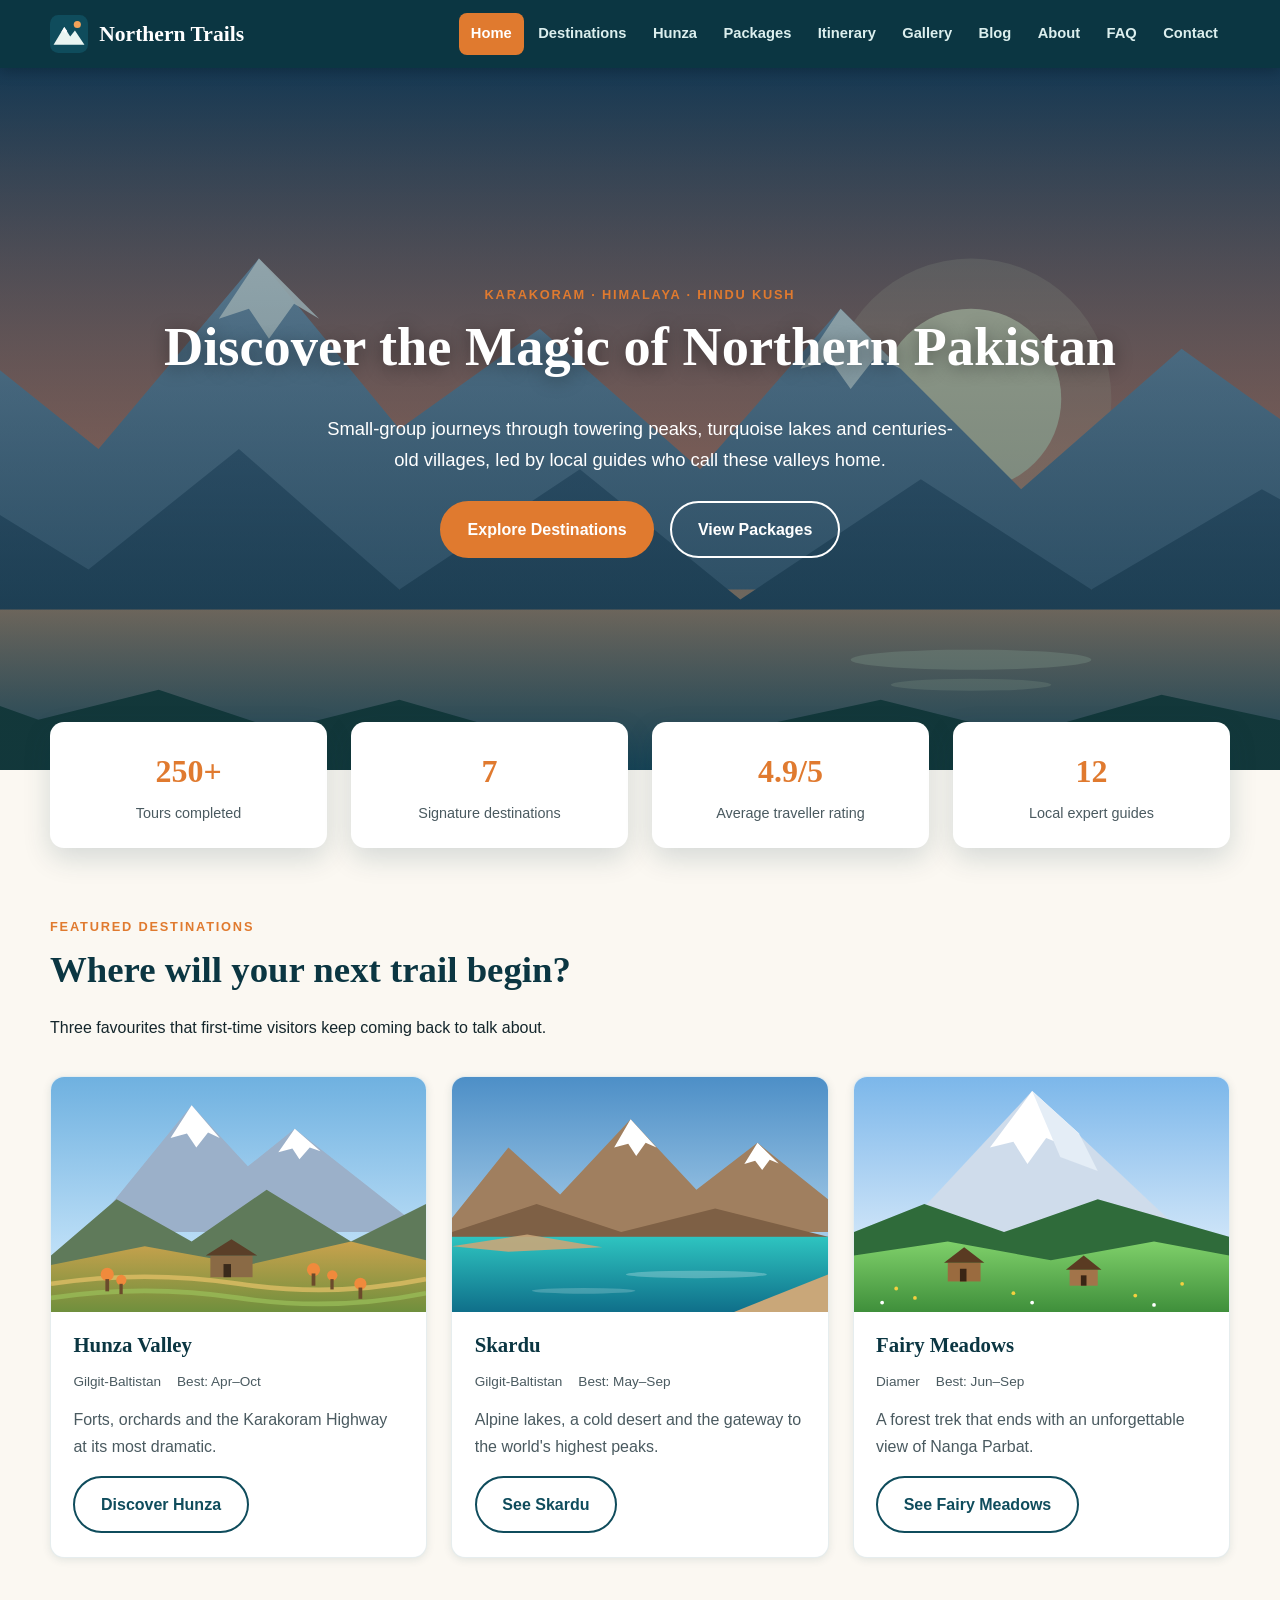
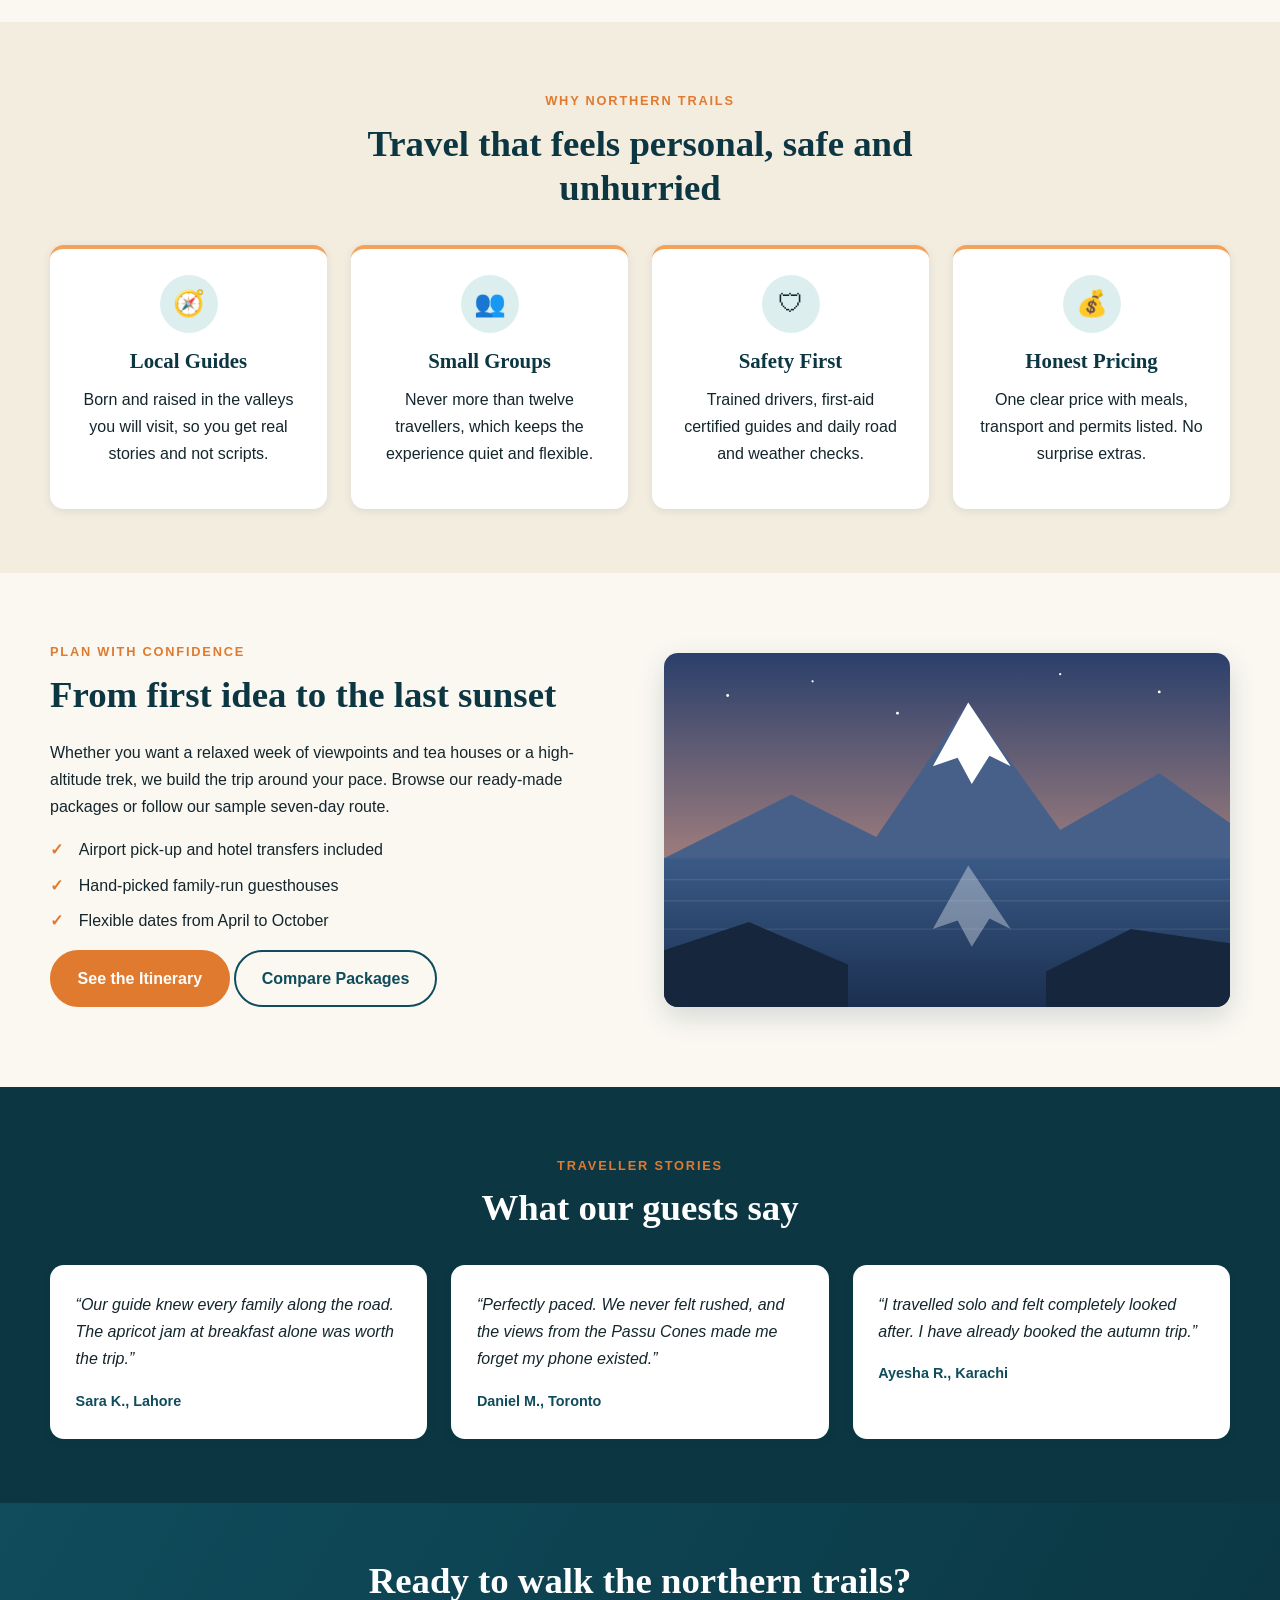
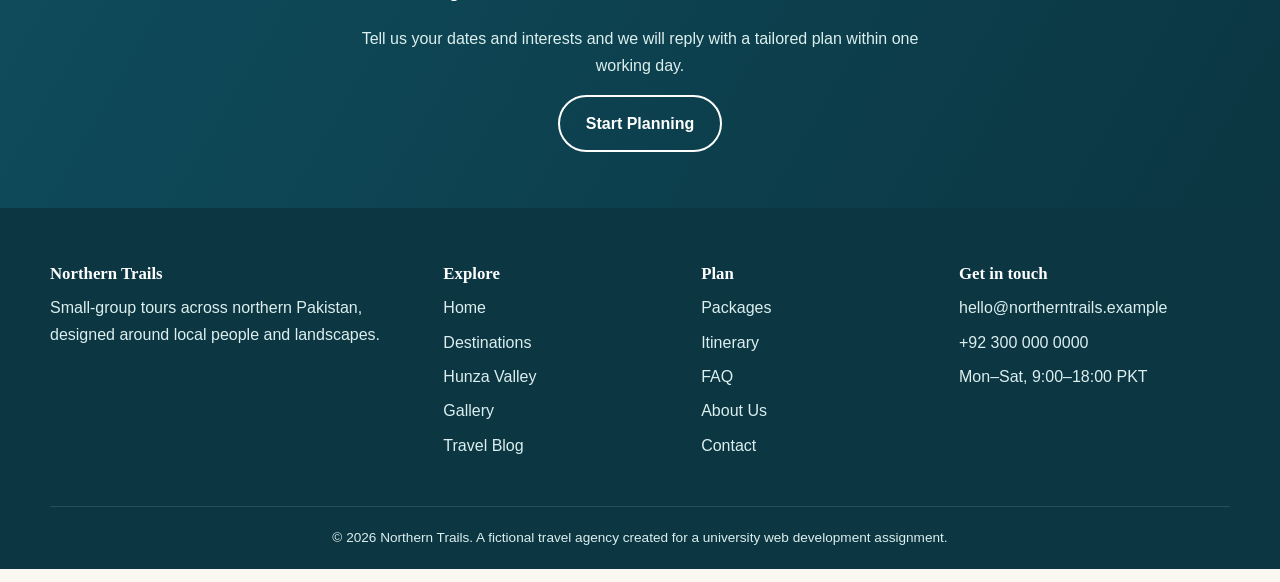
==== index.html @ b8d20b89 "all pages working completed" ====
<!DOCTYPE html>
<html lang="en">
<head>
  <meta charset="UTF-8">
  <meta name="viewport" content="width=device-width, initial-scale=1.0">
  <meta name="description" content="Northern Trails - guided small-group tours to Hunza, Skardu, Swat, Naran and more in northern Pakistan.">
  <title>Northern Trails | Guided Tours of Northern Pakistan</title>
  <link rel="icon" type="image/svg+xml" href="images/logo.svg">
  <link rel="stylesheet" href="css/style.css">
</head>
<body>

  <header class="site-header">
    <div class="nav-bar">
      <a class="brand" href="index.html">
        <img src="images/logo.svg" alt="" width="38" height="38">
        Northern Trails
      </a>
      <input type="checkbox" id="nav-toggle" class="nav-toggle" aria-label="Toggle navigation menu">
      <label for="nav-toggle" class="nav-burger" aria-hidden="true">
        <span></span><span></span><span></span>
      </label>
      <nav class="nav-links" aria-label="Main navigation">
        <a href="index.html" class="active" aria-current="page">Home</a>
        <a href="destinations.html">Destinations</a>
        <a href="hunza.html">Hunza</a>
        <a href="packages.html">Packages</a>
        <a href="itinerary.html">Itinerary</a>
        <a href="gallery.html">Gallery</a>
        <a href="blog.html">Blog</a>
        <a href="about.html">About</a>
        <a href="faq.html">FAQ</a>
        <a href="contact.html">Contact</a>
      </nav>
    </div>
  </header>

  <main>

    <section class="hero">
      <div class="container">
        <span class="eyebrow">Karakoram &middot; Himalaya &middot; Hindu Kush</span>
        <h1>Discover the Magic of Northern Pakistan</h1>
        <p>Small-group journeys through towering peaks, turquoise lakes and
           centuries-old villages, led by local guides who call these valleys home.</p>
        <div class="hero-actions">
          <a class="btn" href="destinations.html">Explore Destinations</a>
          <a class="btn btn--ghost" href="packages.html">View Packages</a>
        </div>
      </div>
    </section>

    <section class="container" aria-label="Key figures">
      <div class="stats">
        <div class="stat"><strong>250+</strong><span>Tours completed</span></div>
        <div class="stat"><strong>7</strong><span>Signature destinations</span></div>
        <div class="stat"><strong>4.9/5</strong><span>Average traveller rating</span></div>
        <div class="stat"><strong>12</strong><span>Local expert guides</span></div>
      </div>
    </section>

    <section class="section">
      <div class="container">
        <div class="section-head">
          <span class="eyebrow">Featured destinations</span>
          <h2>Where will your next trail begin?</h2>
          <p>Three favourites that first-time visitors keep coming back to talk about.</p>
        </div>

        <div class="grid grid--3">
          <article class="card">
            <div class="card-media"><img src="images/hunza.svg" alt="Apricot terraces in the Hunza Valley beneath a snowy peak" loading="lazy"></div>
            <div class="card-body">
              <h3>Hunza Valley</h3>
              <ul class="meta"><li>Gilgit-Baltistan</li><li>Best: Apr&ndash;Oct</li></ul>
              <p>Forts, orchards and the Karakoram Highway at its most dramatic.</p>
              <a class="btn btn--outline" href="hunza.html">Discover Hunza</a>
            </div>
          </article>

          <article class="card">
            <div class="card-media"><img src="images/skardu.svg" alt="Turquoise lake below rugged mountains near Skardu" loading="lazy"></div>
            <div class="card-body">
              <h3>Skardu</h3>
              <ul class="meta"><li>Gilgit-Baltistan</li><li>Best: May&ndash;Sep</li></ul>
              <p>Alpine lakes, a cold desert and the gateway to the world's highest peaks.</p>
              <a class="btn btn--outline" href="destinations.html#skardu">See Skardu</a>
            </div>
          </article>

          <article class="card">
            <div class="card-media"><img src="images/fairy-meadows.svg" alt="Wooden huts on a green meadow below Nanga Parbat" loading="lazy"></div>
            <div class="card-body">
              <h3>Fairy Meadows</h3>
              <ul class="meta"><li>Diamer</li><li>Best: Jun&ndash;Sep</li></ul>
              <p>A forest trek that ends with an unforgettable view of Nanga Parbat.</p>
              <a class="btn btn--outline" href="destinations.html#fairy-meadows">See Fairy Meadows</a>
            </div>
          </article>
        </div>
      </div>
    </section>

    <section class="section section--tint">
      <div class="container">
        <div class="section-head section-head--center">
          <span class="eyebrow">Why Northern Trails</span>
          <h2>Travel that feels personal, safe and unhurried</h2>
        </div>

        <div class="grid grid--4">
          <div class="feature">
            <div class="icon" aria-hidden="true">&#129517;</div>
            <h3>Local Guides</h3>
            <p>Born and raised in the valleys you will visit, so you get real stories and not scripts.</p>
          </div>
          <div class="feature">
            <div class="icon" aria-hidden="true">&#128101;</div>
            <h3>Small Groups</h3>
            <p>Never more than twelve travellers, which keeps the experience quiet and flexible.</p>
          </div>
          <div class="feature">
            <div class="icon" aria-hidden="true">&#128737;</div>
            <h3>Safety First</h3>
            <p>Trained drivers, first-aid certified guides and daily road and weather checks.</p>
          </div>
          <div class="feature">
            <div class="icon" aria-hidden="true">&#128176;</div>
            <h3>Honest Pricing</h3>
            <p>One clear price with meals, transport and permits listed. No surprise extras.</p>
          </div>
        </div>
      </div>
    </section>

    <section class="section">
      <div class="container split">
        <div>
          <span class="eyebrow">Plan with confidence</span>
          <h2>From first idea to the last sunset</h2>
          <p>Whether you want a relaxed week of viewpoints and tea houses or a
             high-altitude trek, we build the trip around your pace. Browse our
             ready-made packages or follow our sample seven-day route.</p>
          <ul class="check-list">
            <li>Airport pick-up and hotel transfers included</li>
            <li>Hand-picked family-run guesthouses</li>
            <li>Flexible dates from April to October</li>
          </ul>
          <p>
            <a class="btn" href="itinerary.html">See the Itinerary</a>
            <a class="btn btn--outline" href="packages.html">Compare Packages</a>
          </p>
        </div>
        <img class="rounded-img" src="images/naran.svg" alt="Alpine lake reflecting a snowy peak at dusk" loading="lazy">
      </div>
    </section>

    <section class="section section--dark">
      <div class="container">
        <div class="section-head section-head--center">
          <span class="eyebrow">Traveller stories</span>
          <h2>What our guests say</h2>
        </div>
        <div class="grid grid--3">
          <blockquote class="quote">
            <p>&ldquo;Our guide knew every family along the road. The apricot jam
               at breakfast alone was worth the trip.&rdquo;</p>
            <footer>Sara K., Lahore</footer>
          </blockquote>
          <blockquote class="quote">
            <p>&ldquo;Perfectly paced. We never felt rushed, and the views from
               the Passu Cones made me forget my phone existed.&rdquo;</p>
            <footer>Daniel M., Toronto</footer>
          </blockquote>
          <blockquote class="quote">
            <p>&ldquo;I travelled solo and felt completely looked after. I have
               already booked the autumn trip.&rdquo;</p>
            <footer>Ayesha R., Karachi</footer>
          </blockquote>
        </div>
      </div>
    </section>

    <section class="cta-band">
      <div class="container">
        <h2>Ready to walk the northern trails?</h2>
        <p>Tell us your dates and interests and we will reply with a tailored plan within one working day.</p>
        <a class="btn btn--ghost" href="contact.html">Start Planning</a>
      </div>
    </section>

  </main>

  <footer class="site-footer">
    <div class="container">
      <div class="footer-grid">
        <div>
          <h3>Northern Trails</h3>
          <p>Small-group tours across northern Pakistan, designed around local people and landscapes.</p>
        </div>
        <div>
          <h3>Explore</h3>
          <ul>
            <li><a href="index.html">Home</a></li>
            <li><a href="destinations.html">Destinations</a></li>
            <li><a href="hunza.html">Hunza Valley</a></li>
            <li><a href="gallery.html">Gallery</a></li>
            <li><a href="blog.html">Travel Blog</a></li>
          </ul>
        </div>
        <div>
          <h3>Plan</h3>
          <ul>
            <li><a href="packages.html">Packages</a></li>
            <li><a href="itinerary.html">Itinerary</a></li>
            <li><a href="faq.html">FAQ</a></li>
            <li><a href="about.html">About Us</a></li>
            <li><a href="contact.html">Contact</a></li>
          </ul>
        </div>
        <div>
          <h3>Get in touch</h3>
          <ul>
            <li>hello@northerntrails.example</li>
            <li>+92 300 000 0000</li>
            <li>Mon&ndash;Sat, 9:00&ndash;18:00 PKT</li>
          </ul>
        </div>
      </div>
      <p class="footer-bottom">&copy; 2026 Northern Trails. A fictional travel agency created for a university web development assignment.</p>
    </div>
  </footer>

</body>
</html>
---- css/style.css ----
/* ==========================================================
   Northern Trails - shared stylesheet
   Sections:
   1. Design tokens (colors, fonts, spacing)
   2. Reset and base styles
   3. Layout helpers
   4. Header and navigation (CSS-only mobile menu)
   5. Hero and page banners
   6. Cards, grids and content blocks
   7. Tables, timeline, FAQ, forms
   8. Buttons and badges
   9. Footer
   10. Responsive media queries
   ========================================================== */

/* 1. Design tokens ---------------------------------------- */
:root {
  --teal-900: #0b3642;
  --teal-700: #0f4c5c;
  --teal-500: #2a7f8f;
  --teal-100: #dcefee;
  --orange-500: #e07a2f;
  --orange-400: #f4a259;
  --sand-50: #fbf8f2;
  --sand-100: #f3ede0;
  --ink-900: #14262c;
  --ink-600: #4a5a60;
  --white: #ffffff;

  --font-body: "Segoe UI", Roboto, "Helvetica Neue", Arial, sans-serif;
  --font-head: Georgia, "Times New Roman", serif;

  --radius: 14px;
  --shadow-sm: 0 2px 8px rgba(11, 54, 66, 0.10);
  --shadow-md: 0 10px 28px rgba(11, 54, 66, 0.16);
  --gap: 1.5rem;
  --max-width: 1180px;
}

/* 2. Reset and base --------------------------------------- */
*,
*::before,
*::after {
  box-sizing: border-box;
}

html {
  scroll-behavior: smooth;
}

body {
  margin: 0;
  font-family: var(--font-body);
  font-size: 1rem;
  line-height: 1.7;
  color: var(--ink-900);
  background: var(--sand-50);
}

img {
  display: block;
  max-width: 100%;
  height: auto;
}

h1, h2, h3, h4 {
  font-family: var(--font-head);
  line-height: 1.2;
  color: var(--teal-900);
  margin: 0 0 0.6em;
}

h1 { font-size: clamp(2rem, 5vw, 3.4rem); }
h2 { font-size: clamp(1.6rem, 3.4vw, 2.3rem); }
h3 { font-size: 1.3rem; }

p { margin: 0 0 1em; }

a {
  color: var(--teal-500);
  text-underline-offset: 3px;
}

a:hover {
  color: var(--orange-500);
}

ul, ol {
  padding-left: 1.2rem;
}

/* 3. Layout helpers --------------------------------------- */
.container {
  width: min(100% - 2.5rem, var(--max-width));
  margin-inline: auto;
}

.section {
  padding: 4rem 0;
}

.section--tint {
  background: var(--sand-100);
}

.section--dark {
  background: var(--teal-900);
  color: var(--teal-100);
}

.section--dark h2,
.section--dark h3 {
  color: var(--white);
}

.section-head {
  max-width: 680px;
  margin-bottom: 2.2rem;
}

.section-head--center {
  margin-inline: auto;
  text-align: center;
}

.eyebrow {
  display: inline-block;
  margin-bottom: 0.6rem;
  font-size: 0.8rem;
  font-weight: 700;
  letter-spacing: 0.14em;
  text-transform: uppercase;
  color: var(--orange-500);
}

.grid {
  display: grid;
  gap: var(--gap);
}

.grid--2 { grid-template-columns: repeat(2, 1fr); }
.grid--3 { grid-template-columns: repeat(3, 1fr); }
.grid--4 { grid-template-columns: repeat(4, 1fr); }

.split {
  display: grid;
  grid-template-columns: 1fr 1fr;
  gap: 3rem;
  align-items: center;
}

.split--reverse > :first-child {
  order: 2;
}

/* 4. Header and navigation -------------------------------- */
.site-header {
  position: sticky;
  top: 0;
  z-index: 100;
  background: var(--teal-900);
  box-shadow: 0 2px 14px rgba(0, 0, 0, 0.25);
}

.nav-bar {
  display: flex;
  align-items: center;
  justify-content: space-between;
  gap: 1rem;
  width: min(100% - 2.5rem, var(--max-width));
  margin-inline: auto;
  min-height: 68px;
}

.brand {
  display: flex;
  align-items: center;
  gap: 0.7rem;
  font-family: var(--font-head);
  font-size: 1.35rem;
  font-weight: 700;
  color: var(--white);
  text-decoration: none;
}

.brand img {
  width: 38px;
  height: 38px;
}

.brand:hover {
  color: var(--orange-400);
}

/* Hidden checkbox powers the mobile menu without JavaScript */
.nav-toggle {
  position: absolute;
  opacity: 0;
  pointer-events: none;
}

.nav-burger {
  display: none;
  flex-direction: column;
  gap: 5px;
  padding: 0.6rem;
  cursor: pointer;
}

.nav-burger span {
  display: block;
  width: 26px;
  height: 3px;
  border-radius: 2px;
  background: var(--white);
  transition: transform 0.25s ease, opacity 0.25s ease;
}

.nav-links {
  display: flex;
  flex-wrap: wrap;
  justify-content: flex-end;
  gap: 0.15rem;
  margin: 0;
  padding: 0;
  list-style: none;
}

.nav-links a {
  display: block;
  padding: 0.5rem 0.75rem;
  border-radius: 8px;
  font-size: 0.92rem;
  font-weight: 600;
  color: var(--teal-100);
  text-decoration: none;
  transition: background-color 0.2s ease, color 0.2s ease;
}

.nav-links a:hover,
.nav-links a:focus-visible {
  background: var(--teal-700);
  color: var(--white);
}

.nav-links a.active {
  background: var(--orange-500);
  color: var(--white);
}

/* 5. Hero and page banners -------------------------------- */
.hero {
  position: relative;
  display: grid;
  place-items: center;
  min-height: 78vh;
  padding: 5rem 0;
  text-align: center;
  color: var(--white);
  background:
    linear-gradient(rgba(11, 54, 66, 0.35), rgba(11, 54, 66, 0.65)),
    url("../images/hero.svg") center / cover no-repeat;
}

.hero h1 {
  color: var(--white);
  text-shadow: 0 3px 18px rgba(0, 0, 0, 0.4);
}

.hero p {
  max-width: 640px;
  margin-inline: auto;
  font-size: 1.15rem;
}

.hero-actions {
  display: flex;
  flex-wrap: wrap;
  justify-content: center;
  gap: 1rem;
  margin-top: 1.6rem;
}

.page-banner {
  padding: 4.5rem 0 3.5rem;
  color: var(--white);
  background:
    linear-gradient(rgba(11, 54, 66, 0.55), rgba(11, 54, 66, 0.85)),
    url("../images/hero.svg") center / cover no-repeat;
}

.page-banner h1 {
  margin-bottom: 0.4rem;
  color: var(--white);
}

.page-banner p {
  max-width: 640px;
  margin: 0;
  color: var(--teal-100);
}

.breadcrumb {
  margin-bottom: 1rem;
  font-size: 0.9rem;
}

.breadcrumb a {
  color: var(--orange-400);
}

.stats {
  display: grid;
  grid-template-columns: repeat(4, 1fr);
  gap: var(--gap);
  margin-top: -3rem;
  position: relative;
  z-index: 2;
}

.stat {
  padding: 1.4rem;
  text-align: center;
  background: var(--white);
  border-radius: var(--radius);
  box-shadow: var(--shadow-md);
}

.stat strong {
  display: block;
  font-family: var(--font-head);
  font-size: 2rem;
  color: var(--orange-500);
}

.stat span {
  font-size: 0.9rem;
  color: var(--ink-600);
}

/* 6. Cards, grids and content blocks ---------------------- */
.card {
  display: flex;
  flex-direction: column;
  overflow: hidden;
  background: var(--white);
  border: 1px solid rgba(15, 76, 92, 0.10);
  border-radius: var(--radius);
  box-shadow: var(--shadow-sm);
  transition: transform 0.25s ease, box-shadow 0.25s ease;
}

.card:hover {
  transform: translateY(-6px);
  box-shadow: var(--shadow-md);
}

.card-media {
  overflow: hidden;
  aspect-ratio: 16 / 10;
}

.card-media img {
  width: 100%;
  height: 100%;
  object-fit: cover;
  transition: transform 0.5s ease;
}

.card:hover .card-media img {
  transform: scale(1.06);
}

.card-body {
  display: flex;
  flex: 1;
  flex-direction: column;
  padding: 1.3rem 1.4rem 1.5rem;
}

.card-body p {
  color: var(--ink-600);
}

.card-body .btn {
  margin-top: auto;
  align-self: flex-start;
}

.meta {
  display: flex;
  flex-wrap: wrap;
  gap: 0.4rem 1rem;
  margin: 0 0 0.8rem;
  padding: 0;
  list-style: none;
  font-size: 0.85rem;
  color: var(--ink-600);
}

.rounded-img {
  width: 100%;
  border-radius: var(--radius);
  box-shadow: var(--shadow-md);
}

.feature {
  padding: 1.6rem;
  text-align: center;
  background: var(--white);
  border-radius: var(--radius);
  box-shadow: var(--shadow-sm);
  border-top: 4px solid var(--orange-400);
}

.feature .icon {
  display: grid;
  place-items: center;
  width: 58px;
  height: 58px;
  margin: 0 auto 1rem;
  font-size: 1.6rem;
  background: var(--teal-100);
  border-radius: 50%;
}

.callout {
  padding: 1.4rem 1.6rem;
  background: var(--teal-100);
  border-left: 5px solid var(--teal-500);
  border-radius: 0 var(--radius) var(--radius) 0;
}

.quote {
  padding: 1.6rem;
  background: var(--white);
  border-radius: var(--radius);
  box-shadow: var(--shadow-sm);
}

.quote {
  margin: 0;
  color: var(--ink-900);
}

.quote p {
  font-style: italic;
}

.note {
  margin-top: 1.5rem;
  font-size: 0.9rem;
}

.callout--narrow {
  max-width: 820px;
  margin: 2rem auto 0;
}

.quote footer {
  font-size: 0.9rem;
  font-weight: 700;
  color: var(--teal-700);
}

.check-list {
  padding: 0;
  list-style: none;
}

.check-list li {
  position: relative;
  padding-left: 1.8rem;
  margin-bottom: 0.5rem;
}

.check-list li::before {
  content: "\2713";
  position: absolute;
  left: 0;
  font-weight: 700;
  color: var(--orange-500);
}

/* Gallery */
.gallery {
  display: grid;
  grid-template-columns: repeat(3, 1fr);
  gap: 1rem;
}

.gallery figure {
  position: relative;
  margin: 0;
  overflow: hidden;
  border-radius: var(--radius);
  box-shadow: var(--shadow-sm);
}

.gallery figure:first-child {
  grid-column: span 2;
}

.gallery img {
  width: 100%;
  height: 100%;
  min-height: 240px;
  object-fit: cover;
  transition: transform 0.5s ease;
}

.gallery figure:hover img {
  transform: scale(1.08);
}

.gallery figcaption {
  position: absolute;
  inset: auto 0 0 0;
  padding: 1.6rem 1rem 0.8rem;
  font-size: 0.9rem;
  font-weight: 600;
  color: var(--white);
  background: linear-gradient(transparent, rgba(11, 54, 66, 0.9));
  transform: translateY(100%);
  transition: transform 0.3s ease;
}

.gallery figure:hover figcaption {
  transform: translateY(0);
}

/* Blog */
.post-card h3 a {
  color: var(--teal-900);
  text-decoration: none;
}

.post-card h3 a:hover {
  color: var(--orange-500);
}

.tag {
  display: inline-block;
  margin-bottom: 0.6rem;
  padding: 0.15rem 0.7rem;
  font-size: 0.75rem;
  font-weight: 700;
  letter-spacing: 0.06em;
  text-transform: uppercase;
  color: var(--teal-700);
  background: var(--teal-100);
  border-radius: 999px;
}

.sidebar-box {
  padding: 1.5rem;
  margin-bottom: 1.5rem;
  background: var(--white);
  border-radius: var(--radius);
  box-shadow: var(--shadow-sm);
}

.sidebar-box ul {
  margin: 0;
  padding-left: 1.1rem;
}

.layout-with-sidebar {
  display: grid;
  grid-template-columns: 2fr 1fr;
  gap: 2.5rem;
  align-items: start;
}

/* Team */
.team-card {
  padding: 1.6rem;
  text-align: center;
  background: var(--white);
  border-radius: var(--radius);
  box-shadow: var(--shadow-sm);
}

.avatar {
  display: grid;
  place-items: center;
  width: 92px;
  height: 92px;
  margin: 0 auto 1rem;
  font-family: var(--font-head);
  font-size: 2rem;
  font-weight: 700;
  color: var(--white);
  background: linear-gradient(135deg, var(--teal-500), var(--teal-900));
  border-radius: 50%;
  border: 4px solid var(--orange-400);
}

.team-card .role {
  display: block;
  margin-bottom: 0.6rem;
  font-size: 0.85rem;
  font-weight: 700;
  color: var(--orange-500);
}

/* 7. Tables, timeline, FAQ, forms ------------------------- */
.table-wrap {
  overflow-x: auto;
  border-radius: var(--radius);
  box-shadow: var(--shadow-sm);
}

table {
  width: 100%;
  border-collapse: collapse;
  background: var(--white);
}

th, td {
  padding: 0.9rem 1rem;
  text-align: left;
  border-bottom: 1px solid var(--sand-100);
}

thead th {
  color: var(--white);
  background: var(--teal-700);
}

tbody tr:hover {
  background: var(--teal-100);
}

.price-card {
  position: relative;
  display: flex;
  flex-direction: column;
  padding: 2rem 1.6rem;
  text-align: center;
  background: var(--white);
  border: 2px solid transparent;
  border-radius: var(--radius);
  box-shadow: var(--shadow-sm);
  transition: transform 0.25s ease, box-shadow 0.25s ease;
}

.price-card:hover {
  transform: translateY(-6px);
  box-shadow: var(--shadow-md);
}

.price-card--featured {
  border-color: var(--orange-400);
}

.price-card .ribbon {
  position: absolute;
  top: -14px;
  left: 50%;
  padding: 0.25rem 1rem;
  font-size: 0.75rem;
  font-weight: 700;
  letter-spacing: 0.08em;
  text-transform: uppercase;
  color: var(--white);
  background: var(--orange-500);
  border-radius: 999px;
  transform: translateX(-50%);
}

.price {
  margin: 0.4rem 0 0.2rem;
  font-family: var(--font-head);
  font-size: 2.4rem;
  font-weight: 700;
  color: var(--teal-700);
}

.price small {
  font-family: var(--font-body);
  font-size: 0.9rem;
  font-weight: 400;
  color: var(--ink-600);
}

.price-card .check-list {
  margin: 1.2rem 0 1.6rem;
  text-align: left;
}

.price-card .btn {
  margin-top: auto;
}

.timeline {
  position: relative;
  max-width: 820px;
  margin: 0 auto;
  padding: 0;
  list-style: none;
}

.timeline::before {
  content: "";
  position: absolute;
  top: 0;
  bottom: 0;
  left: 28px;
  width: 3px;
  background: var(--teal-500);
}

.timeline li {
  position: relative;
  margin-bottom: 1.6rem;
  padding: 1.2rem 1.4rem 1.2rem 5rem;
  background: var(--white);
  border-radius: var(--radius);
  box-shadow: var(--shadow-sm);
}

.timeline .day {
  position: absolute;
  top: 1.1rem;
  left: 0;
  display: grid;
  place-items: center;
  width: 58px;
  height: 58px;
  font-size: 0.8rem;
  font-weight: 700;
  line-height: 1.1;
  text-align: center;
  color: var(--white);
  background: var(--orange-500);
  border: 4px solid var(--sand-50);
  border-radius: 50%;
}

.timeline h3 {
  margin-bottom: 0.3rem;
}

.timeline p {
  margin: 0;
  color: var(--ink-600);
}

.faq details {
  margin-bottom: 0.9rem;
  background: var(--white);
  border: 1px solid rgba(15, 76, 92, 0.12);
  border-radius: var(--radius);
  box-shadow: var(--shadow-sm);
}

.faq summary {
  position: relative;
  padding: 1.1rem 3rem 1.1rem 1.4rem;
  font-weight: 700;
  color: var(--teal-900);
  list-style: none;
  cursor: pointer;
}

.faq summary::-webkit-details-marker {
  display: none;
}

.faq summary::after {
  content: "+";
  position: absolute;
  top: 50%;
  right: 1.3rem;
  font-size: 1.5rem;
  color: var(--orange-500);
  transform: translateY(-50%);
  transition: transform 0.2s ease;
}

.faq details[open] summary::after {
  content: "\2212";
}

.faq summary:hover {
  color: var(--orange-500);
}

.faq details p {
  margin: 0;
  padding: 0 1.4rem 1.3rem;
  color: var(--ink-600);
}

.contact-grid {
  display: grid;
  grid-template-columns: 1.4fr 1fr;
  gap: 2.5rem;
  align-items: start;
}

.form-box {
  padding: 2rem;
  background: var(--white);
  border-radius: var(--radius);
  box-shadow: var(--shadow-md);
}

.form-row {
  display: grid;
  grid-template-columns: 1fr 1fr;
  gap: 1rem;
}

.field {
  margin-bottom: 1.1rem;
}

.field label {
  display: block;
  margin-bottom: 0.35rem;
  font-size: 0.9rem;
  font-weight: 700;
  color: var(--teal-900);
}

.field input,
.field select,
.field textarea {
  width: 100%;
  padding: 0.75rem 0.9rem;
  font: inherit;
  color: var(--ink-900);
  background: var(--sand-50);
  border: 2px solid #d9d3c4;
  border-radius: 10px;
  transition: border-color 0.2s ease, box-shadow 0.2s ease;
}

.field input:focus,
.field select:focus,
.field textarea:focus {
  outline: none;
  border-color: var(--teal-500);
  box-shadow: 0 0 0 4px rgba(42, 127, 143, 0.18);
}

.field textarea {
  min-height: 130px;
  resize: vertical;
}

.info-list {
  margin: 0;
  padding: 0;
  list-style: none;
}

.info-list li {
  padding: 0.9rem 0;
  border-bottom: 1px solid var(--sand-100);
}

.info-list strong {
  display: block;
  color: var(--teal-900);
}

/* 8. Buttons and badges ----------------------------------- */
.btn {
  display: inline-block;
  padding: 0.8rem 1.6rem;
  font: inherit;
  font-weight: 700;
  color: var(--white);
  text-decoration: none;
  background: var(--orange-500);
  border: 2px solid var(--orange-500);
  border-radius: 999px;
  cursor: pointer;
  transition: background-color 0.2s ease, color 0.2s ease,
              transform 0.2s ease, box-shadow 0.2s ease;
}

.btn:hover,
.btn:focus-visible {
  color: var(--white);
  background: var(--teal-700);
  border-color: var(--teal-700);
  transform: translateY(-2px);
  box-shadow: var(--shadow-md);
}

.btn--ghost {
  background: transparent;
  border-color: var(--white);
}

.btn--ghost:hover,
.btn--ghost:focus-visible {
  color: var(--teal-900);
  background: var(--white);
  border-color: var(--white);
}

.btn--outline {
  color: var(--teal-700);
  background: transparent;
  border-color: var(--teal-700);
}

.btn--outline:hover,
.btn--outline:focus-visible {
  color: var(--white);
  background: var(--teal-700);
}

.cta-band {
  padding: 3.5rem 0;
  text-align: center;
  color: var(--white);
  background: linear-gradient(120deg, var(--teal-700), var(--teal-900));
}

.cta-band h2 {
  color: var(--white);
}

.cta-band p {
  max-width: 560px;
  margin-inline: auto;
  color: var(--teal-100);
}

/* 9. Footer ----------------------------------------------- */
.site-footer {
  padding: 3.5rem 0 0;
  color: var(--teal-100);
  background: var(--teal-900);
}

.footer-grid {
  display: grid;
  grid-template-columns: 1.6fr 1fr 1fr 1.2fr;
  gap: 2rem;
}

.site-footer h3 {
  font-size: 1.05rem;
  color: var(--white);
}

.site-footer ul {
  margin: 0;
  padding: 0;
  list-style: none;
}

.site-footer li {
  margin-bottom: 0.45rem;
}

.site-footer a {
  color: var(--teal-100);
  text-decoration: none;
}

.site-footer a:hover {
  color: var(--orange-400);
  text-decoration: underline;
}

.footer-bottom {
  margin-top: 2.5rem;
  padding: 1.2rem 0;
  font-size: 0.85rem;
  text-align: center;
  border-top: 1px solid rgba(255, 255, 255, 0.12);
}

/* 10. Responsive media queries ---------------------------- */

/* Tablets and small laptops */
@media (max-width: 1024px) {
  .grid--4 { grid-template-columns: repeat(2, 1fr); }
  .grid--3 { grid-template-columns: repeat(2, 1fr); }
  .stats { grid-template-columns: repeat(2, 1fr); }
  .footer-grid { grid-template-columns: 1fr 1fr; }
  .nav-links a { padding: 0.45rem 0.55rem; font-size: 0.85rem; }
}

/* Mobile navigation switches to the checkbox-driven menu */
@media (max-width: 860px) {
  .nav-burger {
    display: flex;
  }

  .nav-bar {
    flex-wrap: wrap;
  }

  .nav-links {
    display: none;
    flex-direction: column;
    flex-basis: 100%;
    gap: 0.2rem;
    padding: 0 0 1rem;
  }

  .nav-links a {
    padding: 0.8rem 1rem;
    font-size: 1rem;
  }

  .nav-toggle:checked ~ .nav-links {
    display: flex;
  }

  .nav-toggle:checked ~ .nav-burger span:nth-child(1) {
    transform: translateY(8px) rotate(45deg);
  }

  .nav-toggle:checked ~ .nav-burger span:nth-child(2) {
    opacity: 0;
  }

  .nav-toggle:checked ~ .nav-burger span:nth-child(3) {
    transform: translateY(-8px) rotate(-45deg);
  }

  .split,
  .contact-grid,
  .layout-with-sidebar {
    grid-template-columns: 1fr;
    gap: 2rem;
  }

  .split--reverse > :first-child {
    order: 0;
  }

  .gallery {
    grid-template-columns: repeat(2, 1fr);
  }
}

/* Phones */
@media (max-width: 640px) {
  .section { padding: 3rem 0; }
  .grid--2,
  .grid--3,
  .grid--4,
  .stats,
  .footer-grid,
  .form-row {
    grid-template-columns: 1fr;
  }

  .stats { margin-top: -2rem; }
  .hero { min-height: 70vh; }

  .gallery {
    grid-template-columns: 1fr;
  }

  .gallery figure:first-child {
    grid-column: auto;
  }

  .gallery figcaption {
    transform: translateY(0);
  }

  .timeline::before { left: 22px; }
  .timeline li { padding-left: 4.2rem; }
  .timeline .day { width: 46px; height: 46px; font-size: 0.7rem; }
  .form-box { padding: 1.4rem; }
}

/* Respect users who prefer reduced motion */
@media (prefers-reduced-motion: reduce) {
  * {
    transition: none !important;
    scroll-behavior: auto !important;
  }
}

/* Print: hide navigation chrome */
@media print {
  .site-header,
  .cta-band,
  .site-footer {
    display: none;
  }
}
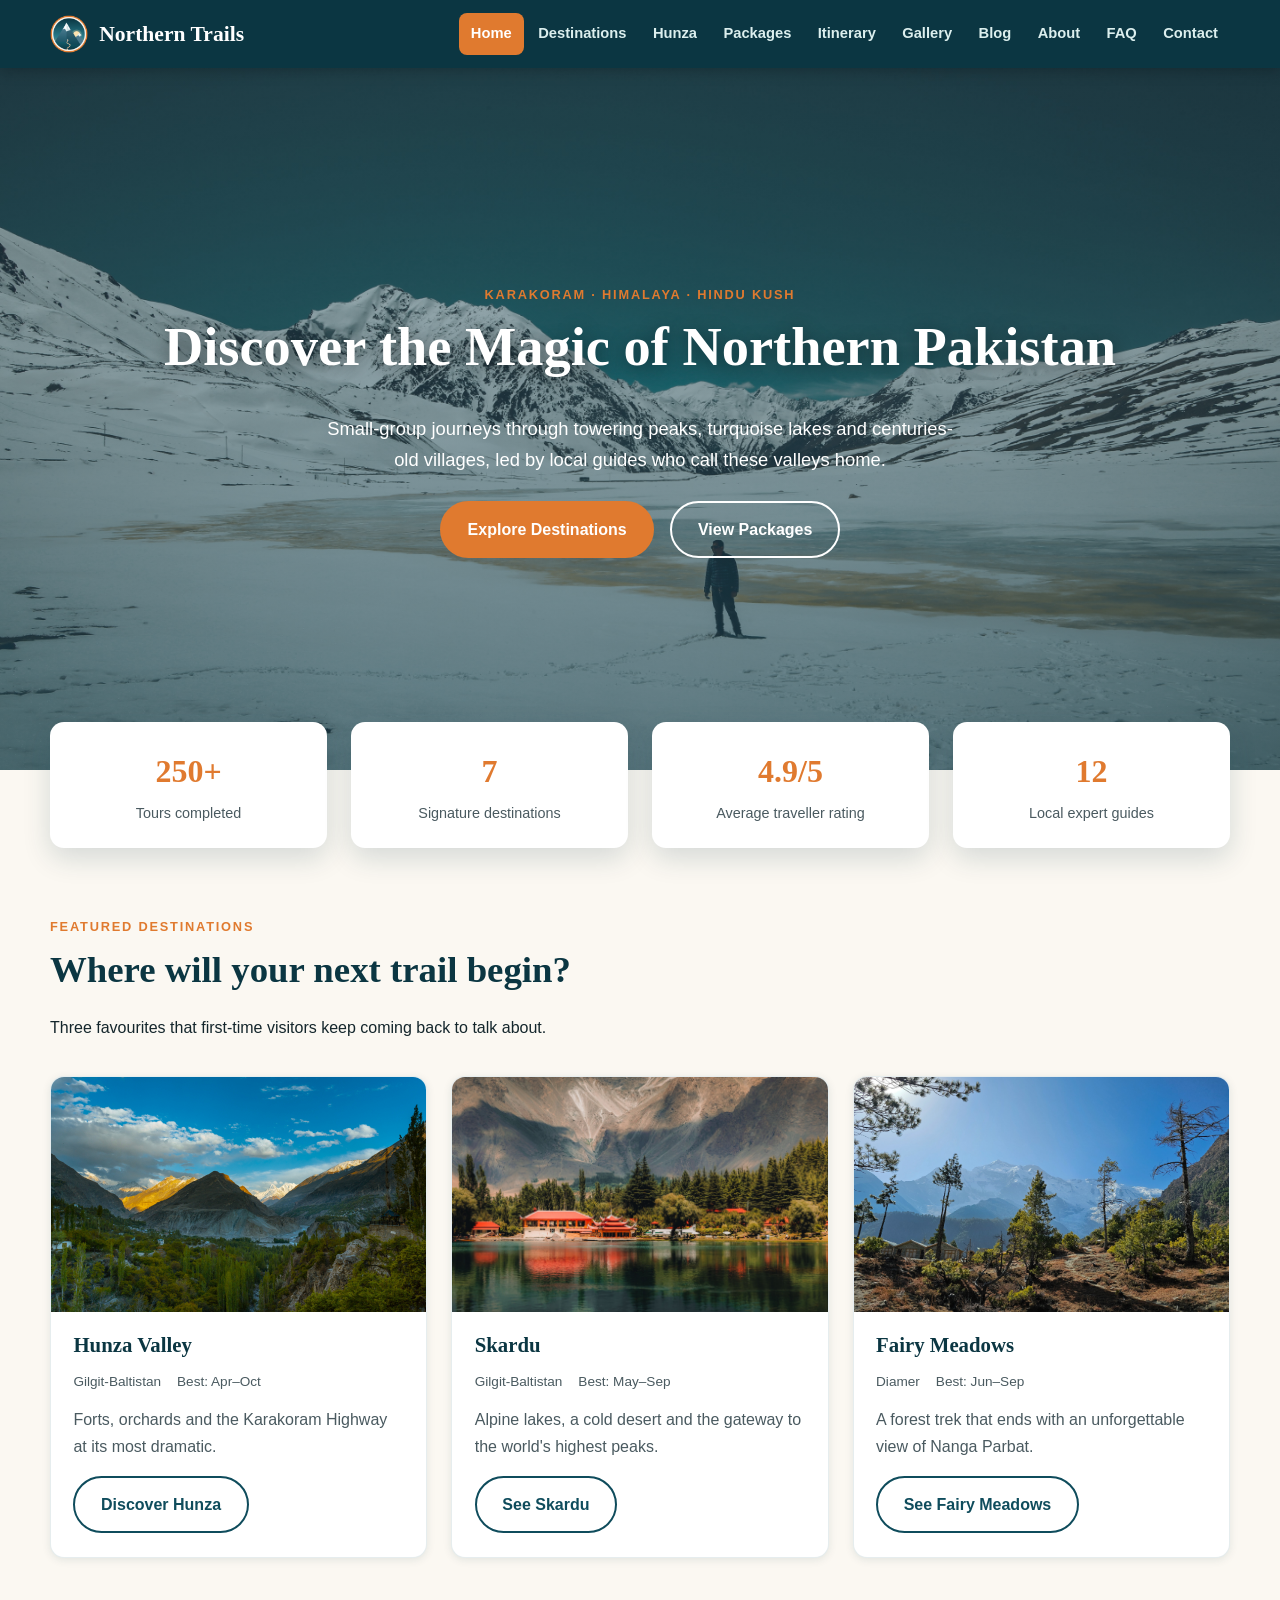
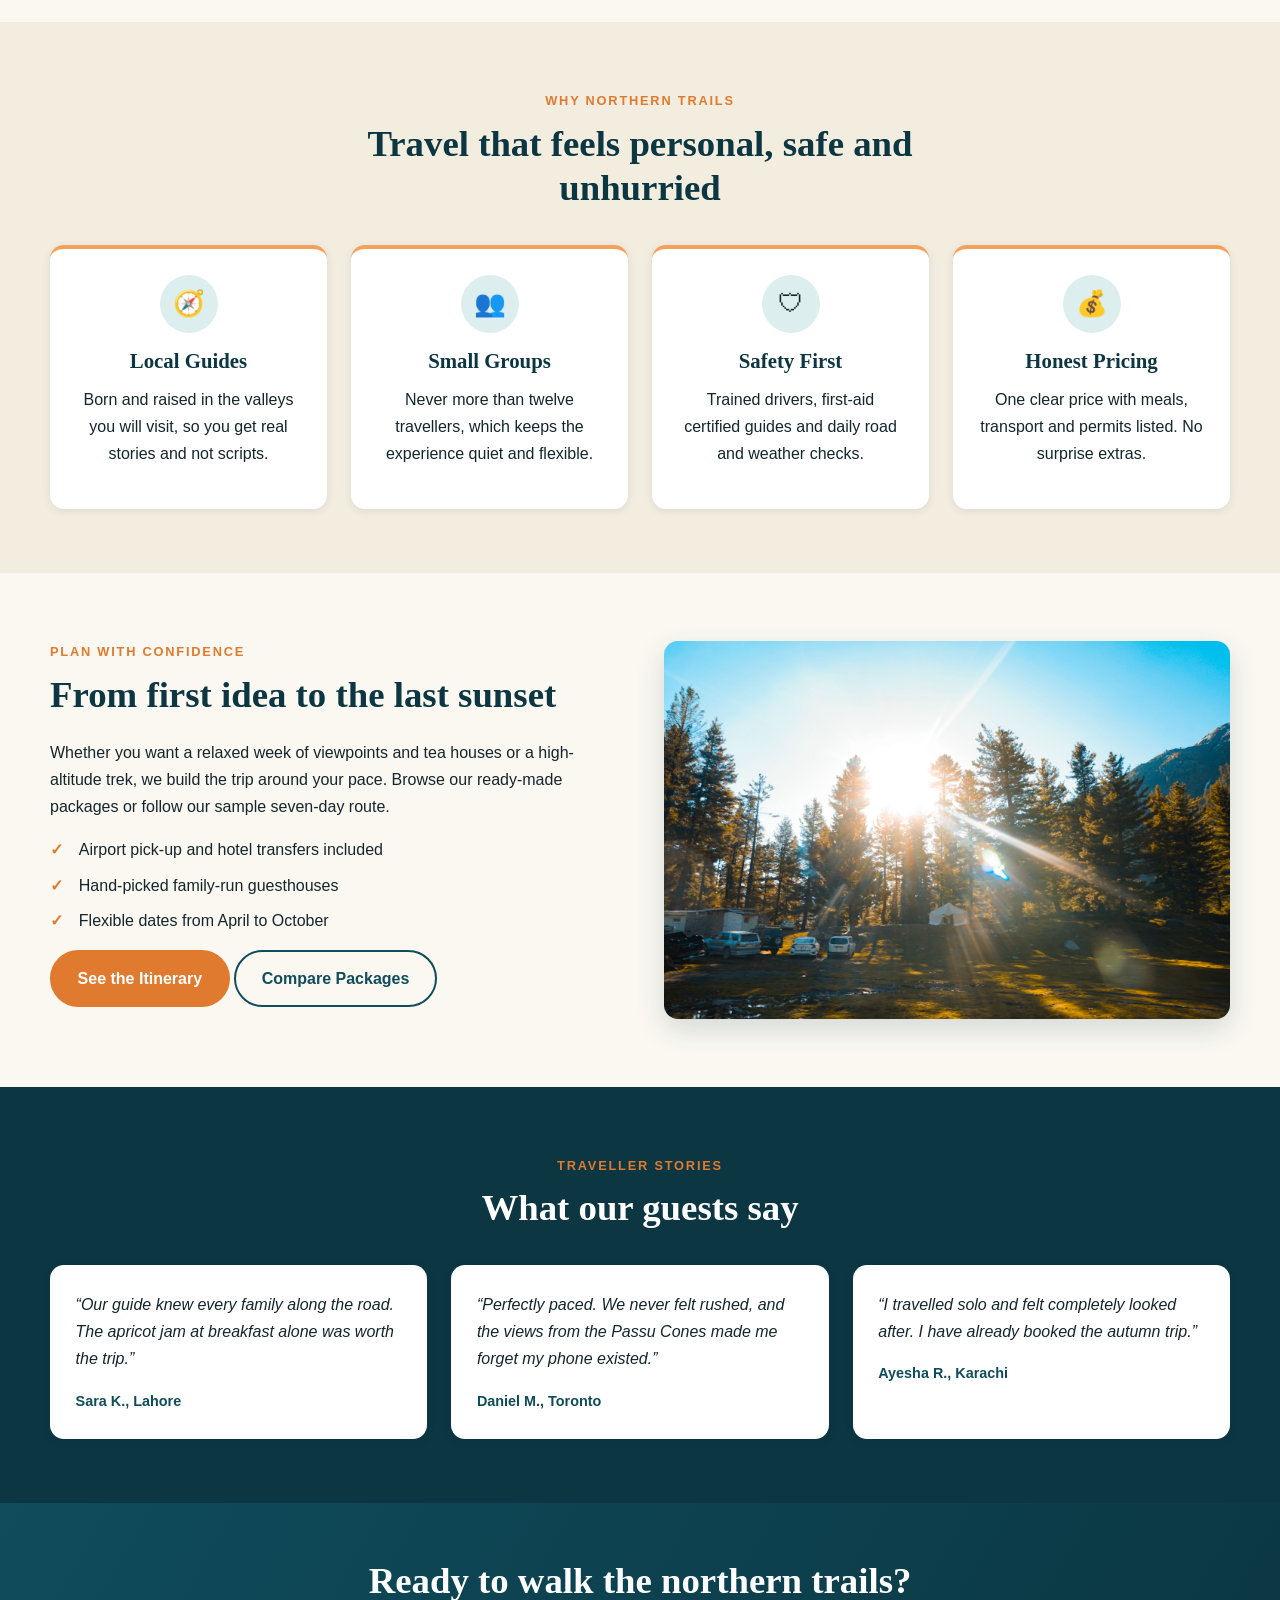
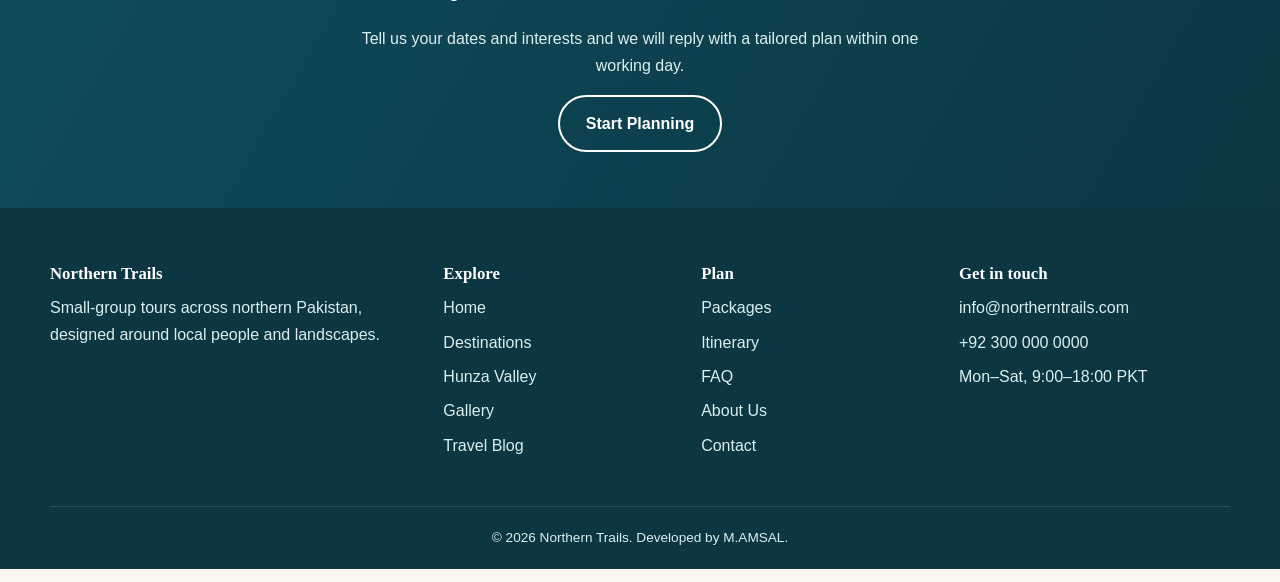
==== commit 12150aa8: "images & header work completed" ====
--- a/index.html
+++ b/index.html
@@ -5,7 +5,7 @@
   <meta name="viewport" content="width=device-width, initial-scale=1.0">
   <meta name="description" content="Northern Trails - guided small-group tours to Hunza, Skardu, Swat, Naran and more in northern Pakistan.">
   <title>Northern Trails | Guided Tours of Northern Pakistan</title>
-  <link rel="icon" type="image/svg+xml" href="images/logo.svg">
+  <link rel="icon" type="image/svg+xml" href="images/logo.png">
   <link rel="stylesheet" href="css/style.css">
 </head>
 <body>
@@ -13,7 +13,7 @@
   <header class="site-header">
     <div class="nav-bar">
       <a class="brand" href="index.html">
-        <img src="images/logo.svg" alt="" width="38" height="38">
+        <img src="images/logo.png" alt="" width="56" height="56">
         Northern Trails
       </a>
       <input type="checkbox" id="nav-toggle" class="nav-toggle" aria-label="Toggle navigation menu">
@@ -69,7 +69,7 @@
 
         <div class="grid grid--3">
           <article class="card">
-            <div class="card-media"><img src="images/hunza.svg" alt="Apricot terraces in the Hunza Valley beneath a snowy peak" loading="lazy"></div>
+            <div class="card-media"><img src="images/hunza.jpg" alt="Apricot terraces in the Hunza Valley beneath a snowy peak" loading="lazy"></div>
             <div class="card-body">
               <h3>Hunza Valley</h3>
               <ul class="meta"><li>Gilgit-Baltistan</li><li>Best: Apr&ndash;Oct</li></ul>
@@ -79,7 +79,7 @@
           </article>
 
           <article class="card">
-            <div class="card-media"><img src="images/skardu.svg" alt="Turquoise lake below rugged mountains near Skardu" loading="lazy"></div>
+            <div class="card-media"><img src="images/skardu.jpg" alt="Turquoise lake below rugged mountains near Skardu" loading="lazy"></div>
             <div class="card-body">
               <h3>Skardu</h3>
               <ul class="meta"><li>Gilgit-Baltistan</li><li>Best: May&ndash;Sep</li></ul>
@@ -89,7 +89,7 @@
           </article>
 
           <article class="card">
-            <div class="card-media"><img src="images/fairy-meadows.svg" alt="Wooden huts on a green meadow below Nanga Parbat" loading="lazy"></div>
+            <div class="card-media"><img src="images/fairy meadow.jpg" alt="Wooden huts on a green meadow below Nanga Parbat" loading="lazy"></div>
             <div class="card-body">
               <h3>Fairy Meadows</h3>
               <ul class="meta"><li>Diamer</li><li>Best: Jun&ndash;Sep</li></ul>
@@ -151,7 +151,7 @@
             <a class="btn btn--outline" href="packages.html">Compare Packages</a>
           </p>
         </div>
-        <img class="rounded-img" src="images/naran.svg" alt="Alpine lake reflecting a snowy peak at dusk" loading="lazy">
+        <img class="rounded-img" src="images/naran.jpg" alt="Alpine lake reflecting a snowy peak at dusk" loading="lazy">
       </div>
     </section>
 
@@ -221,13 +221,13 @@
         <div>
           <h3>Get in touch</h3>
           <ul>
-            <li>hello@northerntrails.example</li>
+            <li>info@northerntrails.com</li>
             <li>+92 300 000 0000</li>
             <li>Mon&ndash;Sat, 9:00&ndash;18:00 PKT</li>
           </ul>
         </div>
       </div>
-      <p class="footer-bottom">&copy; 2026 Northern Trails. A fictional travel agency created for a university web development assignment.</p>
+      <p class="footer-bottom">&copy; 2026 Northern Trails. Developed by M.AMSAL.</p>
     </div>
   </footer>
 
--- a/css/style.css
+++ b/css/style.css
@@ -259,7 +259,7 @@
   color: var(--white);
   background:
     linear-gradient(rgba(11, 54, 66, 0.35), rgba(11, 54, 66, 0.65)),
-    url("../images/hero.svg") center / cover no-repeat;
+    url("../images/hero.jpg") center / cover no-repeat;
 }
 
 .hero h1 {
